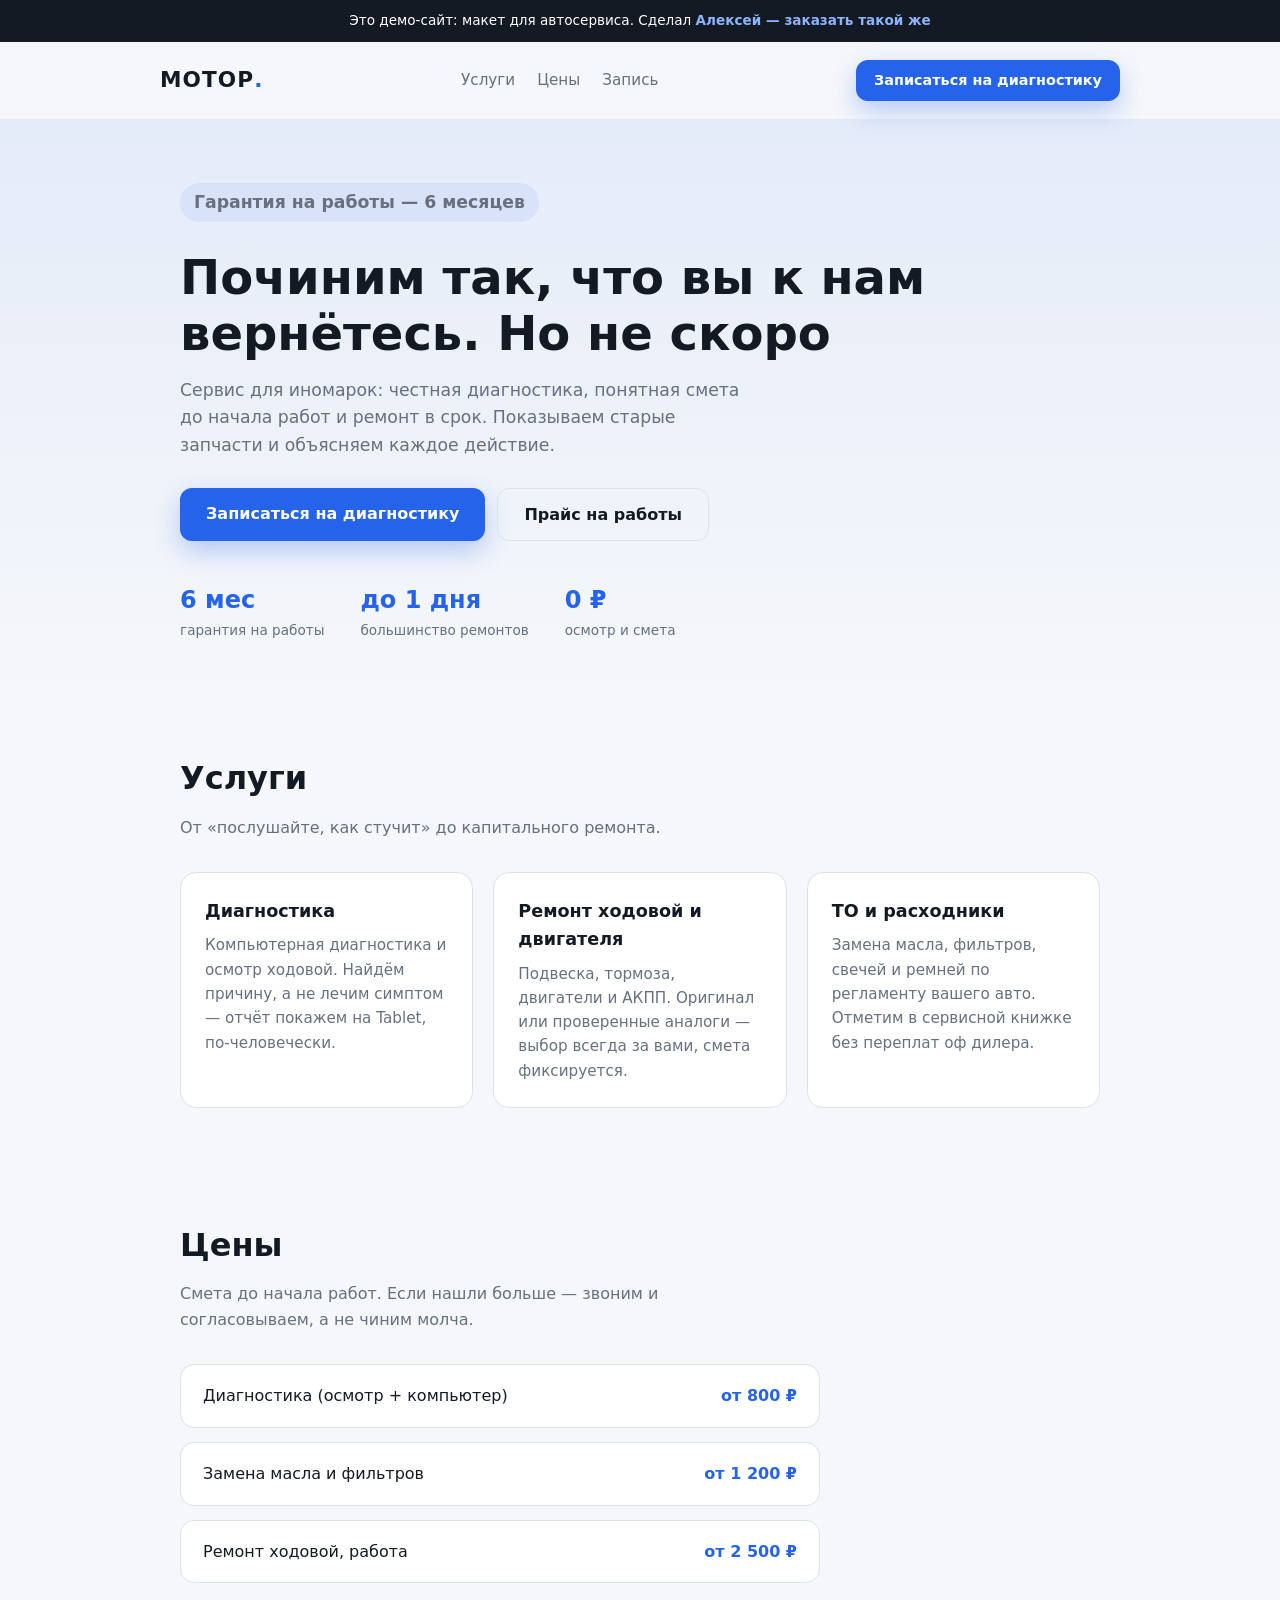
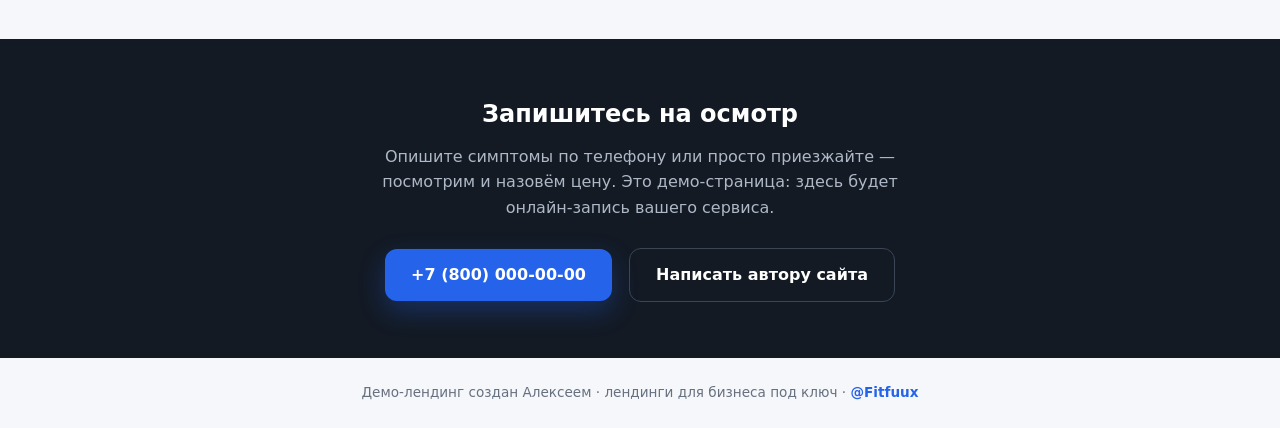
==== autoservice.html @ 0032fa26 "Add files via upload" ====
<!DOCTYPE html>
<html lang="ru">
<head>
<meta charset="UTF-8">
<meta name="viewport" content="width=device-width, initial-scale=1.0">
<title>Автосервис «Мотор» — демо-лендинг</title>
<meta name="description" content="Демо-лендинг автосервиса: диагностика, ремонт ходовой и двигателя, ТО с гарантией. Сайт сделан Алексеем.">
<style>
:root{--acc:#2563eb;--acc-soft:rgba(37,99,235,.08);--bg:#f5f7fa;--card:#fff;--text:#131a24;--muted:#66707f;--border:#dbe2ec}
*{margin:0;padding:0;box-sizing:border-box}
html{scroll-behavior:smooth}
body{font-family:system-ui,-apple-system,"Segoe UI",Roboto,Arial,sans-serif;background:var(--bg);color:var(--text);line-height:1.6}
.wrap{max-width:960px;margin:0 auto;padding:0 20px}
.ribbon{background:#131a24;color:#fff;text-align:center;padding:10px 16px;font-size:.85rem}
.ribbon a{color:#8fb3ff;font-weight:700;text-decoration:none}
.ribbon a:hover{text-decoration:underline}
.hd{display:flex;align-items:center;justify-content:space-between;padding:18px 0;gap:16px;flex-wrap:wrap}
.brand{font-size:1.35rem;font-weight:800;color:var(--text);text-decoration:none;text-transform:uppercase;letter-spacing:.05em}
.brand b{color:var(--acc)}
.hd-nav{display:flex;gap:22px}
.hd-nav a{color:var(--muted);text-decoration:none;font-size:.95rem}
.hd-nav a:hover{color:var(--text)}
.btn{display:inline-block;padding:13px 26px;border-radius:12px;font-weight:700;text-decoration:none;transition:transform .15s ease,box-shadow .15s ease}
.btn-acc{background:var(--acc);color:#fff;box-shadow:0 10px 26px rgba(37,99,235,.3)}
.btn-acc:hover{transform:translateY(-2px)}
.btn-line{border:1.5px solid var(--border);color:var(--text)}
.btn-line:hover{border-color:var(--acc)}
.btn-sm{padding:9px 18px;font-size:.9rem}
.hero{padding:64px 0 56px;background:linear-gradient(180deg,var(--acc-soft),transparent)}
.badge{display:inline-block;background:var(--acc-soft);color:var(--acc);font-weight:700;font-size:.85rem;padding:6px 14px;border-radius:999px;margin-bottom:18px}
.hero h1{font-size:clamp(2rem,5vw,3rem);line-height:1.15;margin-bottom:16px}
.hero p{color:var(--muted);max-width:560px;font-size:1.08rem;margin-bottom:28px}
.hero-actions{display:flex;gap:12px;flex-wrap:wrap}
.stats{display:flex;gap:36px;flex-wrap:wrap;margin-top:40px}
.stats b{font-size:1.5rem;color:var(--acc)}
.stats span{display:block;color:var(--muted);font-size:.85rem}
.sec{padding:56px 0}
.sec h2{font-size:clamp(1.5rem,3vw,2rem);margin-bottom:10px}
.sec-lead{color:var(--muted);margin-bottom:32px;max-width:560px}
.grid3{display:grid;grid-template-columns:repeat(3,1fr);gap:20px}
.tcard{background:var(--card);border:1px solid var(--border);border-radius:16px;padding:24px}
.tcard h3{margin-bottom:8px;font-size:1.1rem}
.tcard p{color:var(--muted);font-size:.95rem}
.prices{display:grid;gap:14px;max-width:640px}
.price-row{display:flex;justify-content:space-between;gap:16px;background:var(--card);border:1px solid var(--border);border-radius:14px;padding:18px 22px}
.price-row b{color:var(--acc);white-space:nowrap}
.contact{background:#131a24;color:#fff;padding:56px 0;text-align:center}
.contact h2{margin-bottom:10px}
.contact p{color:#aeb8c6;max-width:520px;margin:0 auto 24px}
.contact .btn{margin:4px 6px 0}
.contact .btn-line{color:#fff;border-color:#3a4656}
.ftr{text-align:center;color:var(--muted);font-size:.85rem;padding:24px 0}
.ftr a{color:var(--acc);font-weight:600;text-decoration:none}
@media(max-width:760px){.hd-nav{display:none}.grid3{grid-template-columns:1fr}.stats{gap:22px}}
</style>
</head>
<body>
<div class="ribbon">Это демо-сайт: макет для автосервиса. Сделал <a href="https://lecalecaleca228-cmyk.github.io/landing/#contact">Алексей — заказать такой же</a></div>
<header class="wrap hd">
<a class="brand" href="#">Мотор<b>.</b></a>
<nav class="hd-nav"><a href="#services">Услуги</a><a href="#prices">Цены</a><a href="#contact">Запись</a></nav>
<a class="btn btn-acc btn-sm" href="#contact">Записаться на диагностику</a>
</header>
<main>
<section class="hero"><div class="wrap">
<p class="badge">Гарантия на работы — 6 месяцев</p>
<h1>Починим так, что вы к нам вернётесь. Но не скоро</h1>
<p>Сервис для иномарок: честная диагностика, понятная смета до начала работ и ремонт в срок. Показываем старые запчасти и объясняем каждое действие.</p>
<div class="hero-actions"><a class="btn btn-acc" href="#contact">Записаться на диагностику</a><a class="btn btn-line" href="#prices">Прайс на работы</a></div>
<div class="stats"><div><b>6 мес</b><span>гарантия на работы</span></div><div><b>до 1 дня</b><span>большинство ремонтов</span></div><div><b>0 ₽</b><span>осмотр и смета</span></div></div>
</div></section>
<section class="sec" id="services"><div class="wrap">
<h2>Услуги</h2>
<p class="sec-lead">От «послушайте, как стучит» до капитального ремонта.</p>
<div class="grid3">
<div class="tcard"><h3>Диагностика</h3><p>Компьютерная диагностика и осмотр ходовой. Найдём причину, а не лечим симптом — отчёт покажем на Tablet, по-человечески.</p></div>
<div class="tcard"><h3>Ремонт ходовой и двигателя</h3><p>Подвеска, тормоза, двигатели и АКПП. Оригинал или проверенные аналоги — выбор всегда за вами, смета фиксируется.</p></div>
<div class="tcard"><h3>ТО и расходники</h3><p>Замена масла, фильтров, свечей и ремней по регламенту вашего авто. Отметим в сервисной книжке без переплат оф дилера.</p></div>
</div>
</div></section>
<section class="sec" id="prices"><div class="wrap">
<h2>Цены</h2>
<p class="sec-lead">Смета до начала работ. Если нашли больше — звоним и согласовываем, а не чиним молча.</p>
<div class="prices">
<div class="price-row"><span>Диагностика (осмотр + компьютер)</span><b>от 800 ₽</b></div>
<div class="price-row"><span>Замена масла и фильтров</span><b>от 1 200 ₽</b></div>
<div class="price-row"><span>Ремонт ходовой, работа</span><b>от 2 500 ₽</b></div>
</div>
</div></section>
<section class="contact" id="contact"><div class="wrap">
<h2>Запишитесь на осмотр</h2>
<p>Опишите симптомы по телефону или просто приезжайте — посмотрим и назовём цену. Это демо-страница: здесь будет онлайн-запись вашего сервиса.</p>
<a class="btn btn-acc" href="tel:+78000000000">+7 (800) 000-00-00</a>
<a class="btn btn-line" href="https://t.me/Fitfuux">Написать автору сайта</a>
</div></section>
</main>
<footer class="ftr wrap">Демо-лендинг создан Алексеем · лендинги для бизнеса под ключ · <a href="https://t.me/Fitfuux">@Fitfuux</a></footer>
</body>
</html>
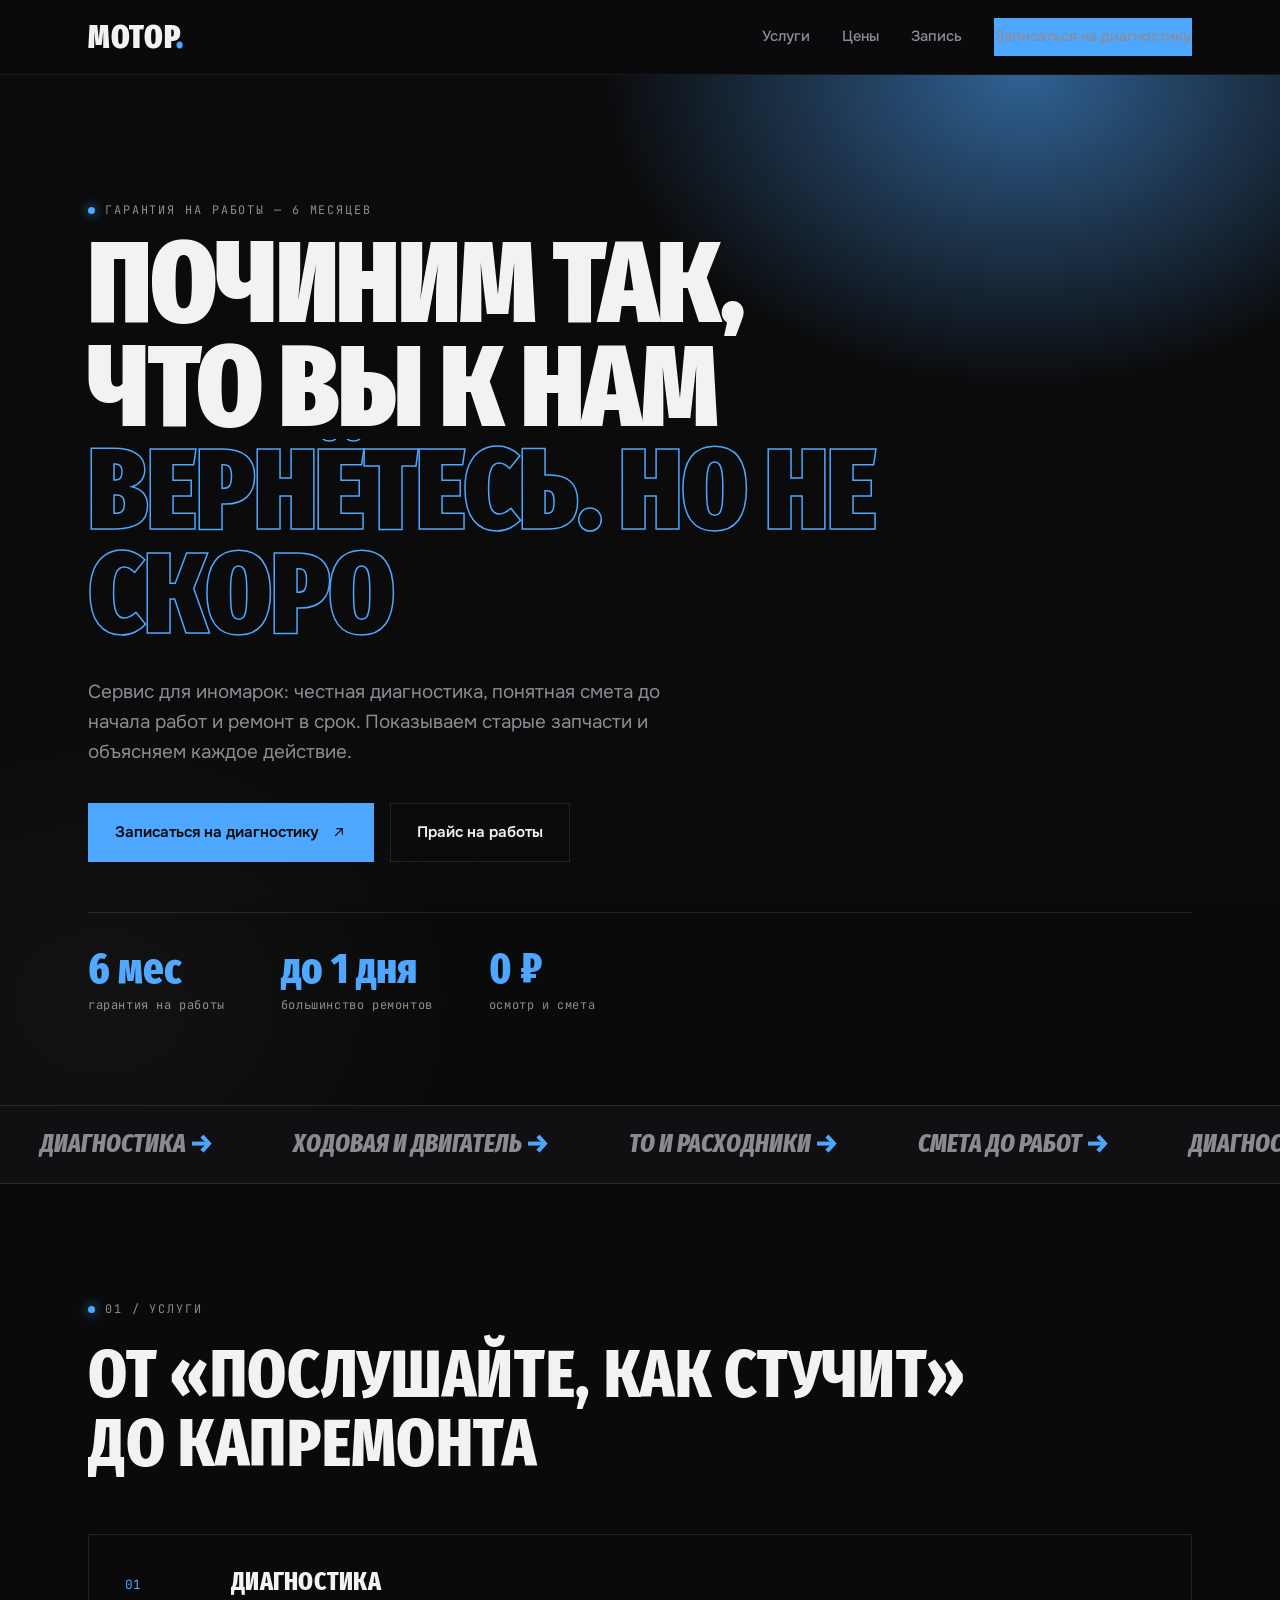
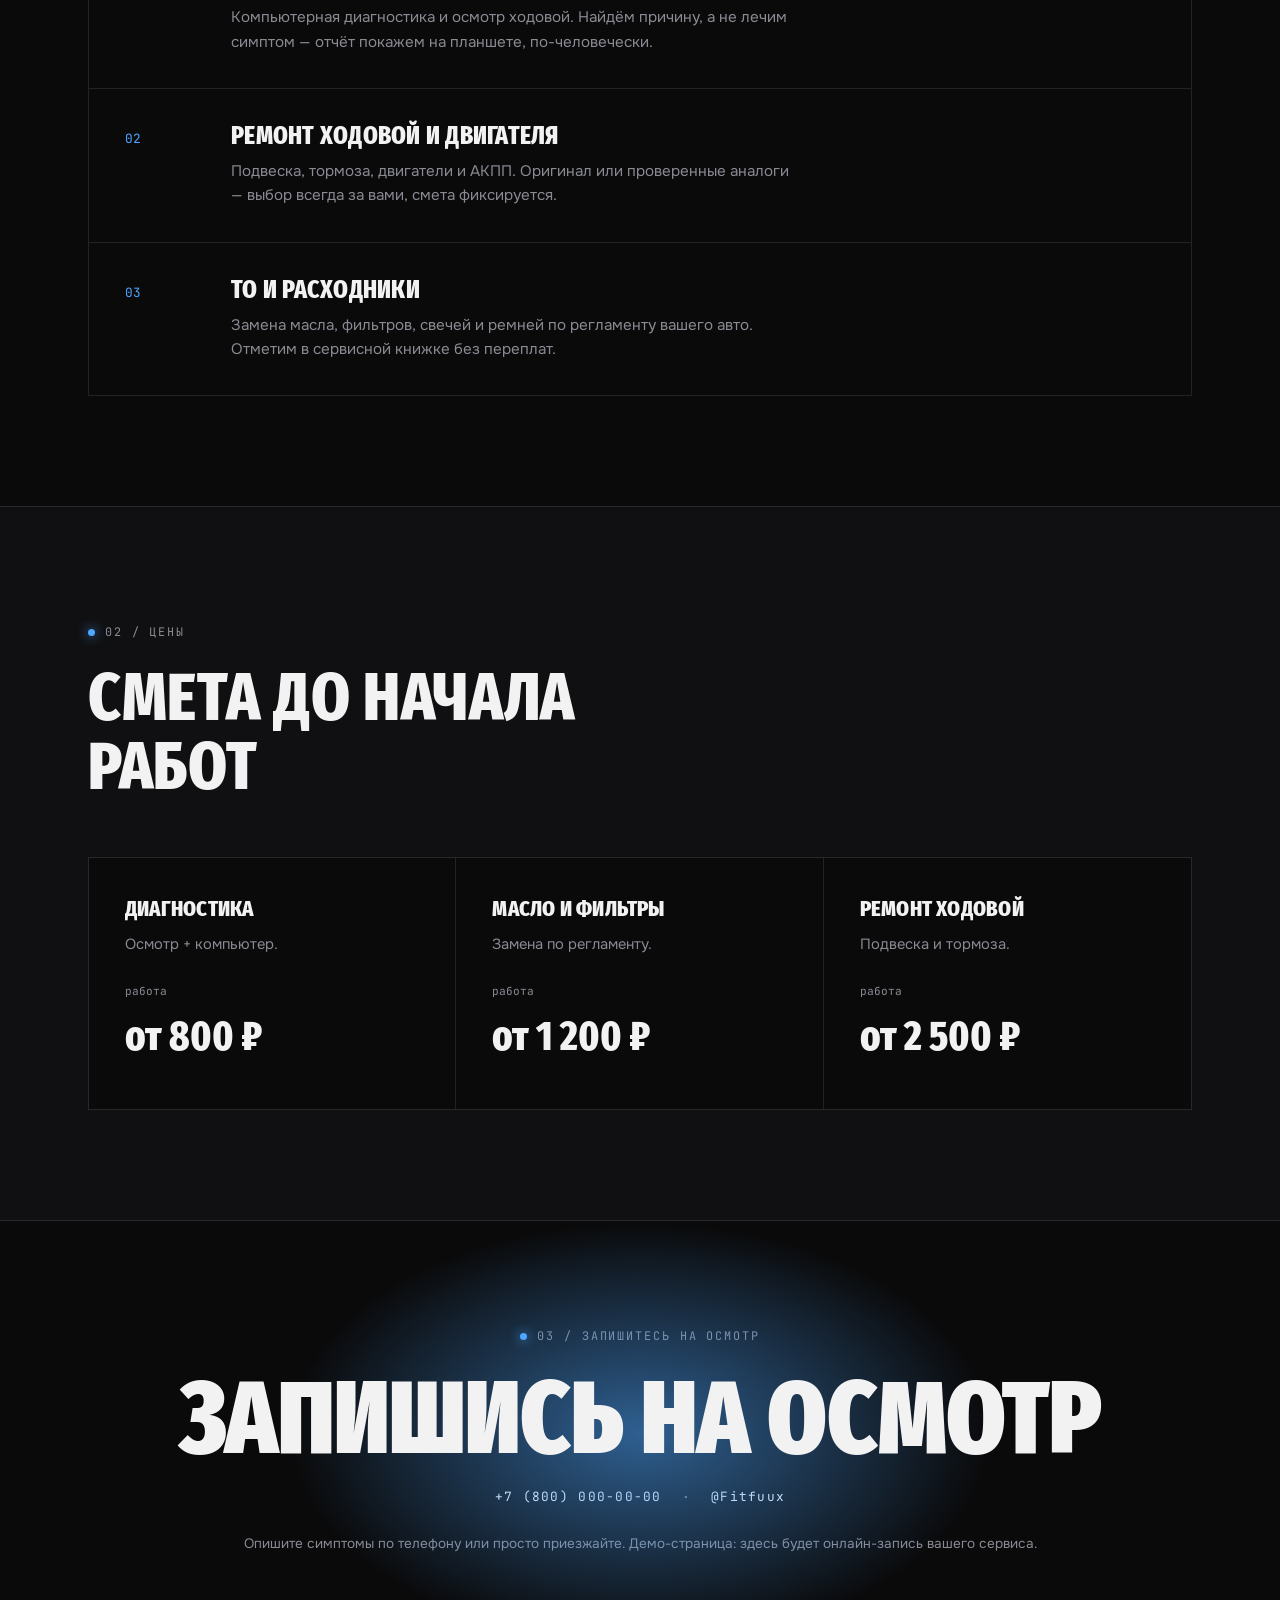
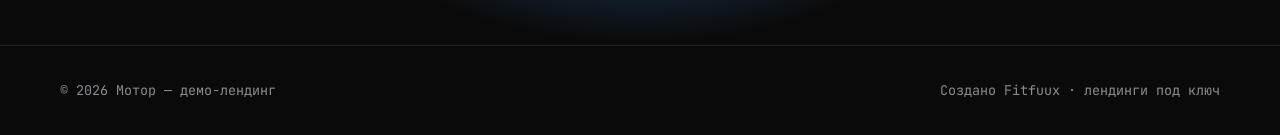
==== commit 07deb086: "Add files via upload" ====
--- a/autoservice.html
+++ b/autoservice.html
@@ -1,99 +1,130 @@
 <!DOCTYPE html>
 <html lang="ru">
 <head>
-<meta charset="UTF-8">
-<meta name="viewport" content="width=device-width, initial-scale=1.0">
-<title>Автосервис «Мотор» — демо-лендинг</title>
-<meta name="description" content="Демо-лендинг автосервиса: диагностика, ремонт ходовой и двигателя, ТО с гарантией. Сайт сделан Алексеем.">
-<style>
-:root{--acc:#2563eb;--acc-soft:rgba(37,99,235,.08);--bg:#f5f7fa;--card:#fff;--text:#131a24;--muted:#66707f;--border:#dbe2ec}
-*{margin:0;padding:0;box-sizing:border-box}
-html{scroll-behavior:smooth}
-body{font-family:system-ui,-apple-system,"Segoe UI",Roboto,Arial,sans-serif;background:var(--bg);color:var(--text);line-height:1.6}
-.wrap{max-width:960px;margin:0 auto;padding:0 20px}
-.ribbon{background:#131a24;color:#fff;text-align:center;padding:10px 16px;font-size:.85rem}
-.ribbon a{color:#8fb3ff;font-weight:700;text-decoration:none}
-.ribbon a:hover{text-decoration:underline}
-.hd{display:flex;align-items:center;justify-content:space-between;padding:18px 0;gap:16px;flex-wrap:wrap}
-.brand{font-size:1.35rem;font-weight:800;color:var(--text);text-decoration:none;text-transform:uppercase;letter-spacing:.05em}
-.brand b{color:var(--acc)}
-.hd-nav{display:flex;gap:22px}
-.hd-nav a{color:var(--muted);text-decoration:none;font-size:.95rem}
-.hd-nav a:hover{color:var(--text)}
-.btn{display:inline-block;padding:13px 26px;border-radius:12px;font-weight:700;text-decoration:none;transition:transform .15s ease,box-shadow .15s ease}
-.btn-acc{background:var(--acc);color:#fff;box-shadow:0 10px 26px rgba(37,99,235,.3)}
-.btn-acc:hover{transform:translateY(-2px)}
-.btn-line{border:1.5px solid var(--border);color:var(--text)}
-.btn-line:hover{border-color:var(--acc)}
-.btn-sm{padding:9px 18px;font-size:.9rem}
-.hero{padding:64px 0 56px;background:linear-gradient(180deg,var(--acc-soft),transparent)}
-.badge{display:inline-block;background:var(--acc-soft);color:var(--acc);font-weight:700;font-size:.85rem;padding:6px 14px;border-radius:999px;margin-bottom:18px}
-.hero h1{font-size:clamp(2rem,5vw,3rem);line-height:1.15;margin-bottom:16px}
-.hero p{color:var(--muted);max-width:560px;font-size:1.08rem;margin-bottom:28px}
-.hero-actions{display:flex;gap:12px;flex-wrap:wrap}
-.stats{display:flex;gap:36px;flex-wrap:wrap;margin-top:40px}
-.stats b{font-size:1.5rem;color:var(--acc)}
-.stats span{display:block;color:var(--muted);font-size:.85rem}
-.sec{padding:56px 0}
-.sec h2{font-size:clamp(1.5rem,3vw,2rem);margin-bottom:10px}
-.sec-lead{color:var(--muted);margin-bottom:32px;max-width:560px}
-.grid3{display:grid;grid-template-columns:repeat(3,1fr);gap:20px}
-.tcard{background:var(--card);border:1px solid var(--border);border-radius:16px;padding:24px}
-.tcard h3{margin-bottom:8px;font-size:1.1rem}
-.tcard p{color:var(--muted);font-size:.95rem}
-.prices{display:grid;gap:14px;max-width:640px}
-.price-row{display:flex;justify-content:space-between;gap:16px;background:var(--card);border:1px solid var(--border);border-radius:14px;padding:18px 22px}
-.price-row b{color:var(--acc);white-space:nowrap}
-.contact{background:#131a24;color:#fff;padding:56px 0;text-align:center}
-.contact h2{margin-bottom:10px}
-.contact p{color:#aeb8c6;max-width:520px;margin:0 auto 24px}
-.contact .btn{margin:4px 6px 0}
-.contact .btn-line{color:#fff;border-color:#3a4656}
-.ftr{text-align:center;color:var(--muted);font-size:.85rem;padding:24px 0}
-.ftr a{color:var(--acc);font-weight:600;text-decoration:none}
-@media(max-width:760px){.hd-nav{display:none}.grid3{grid-template-columns:1fr}.stats{gap:22px}}
-</style>
+  <meta charset="UTF-8">
+  <meta name="viewport" content="width=device-width, initial-scale=1.0">
+  <title>Автосервис «Мотор» — демо-лендинг</title>
+  <meta name="description" content="Честная диагностика и ремонт в срок. Демо-лендинг для автосервиса от Fitfuux.">
+  <meta name="theme-color" content="#0a0a0b">
+  <link rel="preconnect" href="https://fonts.googleapis.com">
+  <link rel="preconnect" href="https://fonts.gstatic.com" crossorigin>
+  <link rel="stylesheet" href="https://fonts.googleapis.com/css2?family=Fira+Sans+Extra+Condensed:ital,wght@0,500;0,600;0,700;0,800;0,900;1,700;1,800&family=JetBrains+Mono:wght@400;500;700&family=Onest:wght@400;500;600&display=swap">
+  <style>
+    :root{--bg:#0a0a0b;--bg-2:#101012;--line:rgba(255,255,255,.1);--line-soft:rgba(255,255,255,.06);--text:#f2f2f3;--muted:#8a8a93;--acid:#4da6ff;--acid-dim:rgba(77,166,255,.55);--cond:"Fira Sans Extra Condensed","Arial Narrow",sans-serif;--mono:"JetBrains Mono",monospace;--body:"Onest",system-ui,sans-serif;--container:1160px;--ease:cubic-bezier(.22,1,.36,1)}
+    *{margin:0;padding:0;box-sizing:border-box}html{scroll-behavior:smooth;overflow-x:hidden}body{background:var(--bg);color:var(--text);font-family:var(--body);font-size:17px;line-height:1.6;overflow-x:hidden;-webkit-font-smoothing:antialiased}
+    .grain{position:fixed;inset:0;z-index:60;pointer-events:none;opacity:.06;mix-blend-mode:overlay;background-image:url("data:image/svg+xml,%3Csvg xmlns='http://www.w3.org/2000/svg' width='200' height='200'%3E%3Cfilter id='n'%3E%3CfeTurbulence type='fractalNoise' baseFrequency='.9' numOctaves='2'/%3E%3C/filter%3E%3Crect width='100%25' height='100%25' filter='url(%23n)'/%3E%3C/svg%3E");background-size:200px 200px}
+    .container{max-width:var(--container);margin:0 auto;padding:0 28px}::selection{background:var(--acid);color:#0a0a0b}
+    h1,h2,h3{font-family:var(--cond);font-weight:800;line-height:1.02;text-transform:uppercase;letter-spacing:.01em}
+    .eyebrow{font-family:var(--mono);font-size:.74rem;letter-spacing:.16em;text-transform:uppercase;color:var(--muted);display:inline-flex;align-items:center;gap:10px;margin-bottom:22px}.eyebrow .dot{width:7px;height:7px;border-radius:50%;background:var(--acid);box-shadow:0 0 12px var(--acid);animation:pulse 2s infinite}@keyframes pulse{0%,100%{opacity:1}50%{opacity:.35}}
+    .h-xl{font-size:clamp(2.4rem,6vw,4.2rem);margin-bottom:20px}.section{padding:110px 0;position:relative}.section__head{margin-bottom:56px}
+    .btn{display:inline-flex;align-items:center;gap:12px;padding:16px 26px;font-family:var(--body);font-weight:600;font-size:.95rem;text-decoration:none;border:1px solid transparent;cursor:pointer;transition:transform .2s var(--ease),background .2s ease,color .2s ease,border-color .2s ease;position:relative;overflow:hidden}.btn .ico{width:16px;height:16px;flex-shrink:0;transition:transform .25s var(--ease)}.btn:hover .ico{transform:translateX(4px)}
+    .btn--acid{background:var(--acid);color:#0a0a0b}.btn--acid:hover{transform:translateY(-2px);box-shadow:0 16px 40px var(--acid-dim)}.btn--ghost{border-color:var(--line);color:var(--text);background:transparent}.btn--ghost:hover{border-color:var(--acid);color:var(--acid);transform:translateY(-2px)}.btn--sm{padding:12px 20px;font-size:.88rem}.btn::before{content:"";position:absolute;top:0;left:-100%;width:60%;height:100%;background:linear-gradient(100deg,transparent,rgba(255,255,255,.35),transparent);transform:skewX(-20deg);animation:sheen 4.5s infinite}@keyframes sheen{0%,60%{left:-100%}100%{left:200%}}
+    .site-header{position:sticky;top:0;z-index:50;background:rgba(10,10,11,.82);backdrop-filter:blur(16px);border-bottom:1px solid var(--line-soft)}.hdr-inner{display:flex;align-items:center;justify-content:space-between;min-height:74px;gap:24px}
+    .logo{display:inline-flex;align-items:center;gap:12px;text-decoration:none;color:var(--text);line-height:1}.logo .fit{font-family:var(--cond);font-weight:900;text-transform:uppercase;font-size:2rem;letter-spacing:.02em;color:var(--text);transition:letter-spacing .3s var(--ease)}.logo .fit .x{color:var(--acid)}.logo:hover .fit{letter-spacing:.06em}
+    .site-nav{display:flex;align-items:center;gap:32px}.site-nav>a{color:var(--muted);text-decoration:none;font-size:.92rem;font-weight:500;position:relative;padding:6px 0;transition:color .2s ease}.site-nav>a:hover{color:var(--text)}.site-nav>a::after{content:"";position:absolute;left:0;bottom:0;width:0;height:2px;background:var(--acid);transition:width .3s var(--ease)}.site-nav>a:hover::after{width:100%}.site-nav>a.btn::after{display:none}
+    .burger{display:none;flex-direction:column;gap:6px;background:none;border:1px solid var(--line);padding:13px 12px;cursor:pointer;border-radius:4px}.burger i{width:22px;height:2px;background:var(--text);transition:transform .25s var(--ease),opacity .2s ease}.burger.is-open i:nth-child(1){transform:translateY(8px) rotate(45deg)}.burger.is-open i:nth-child(2){transform:translateY(0) rotate(-45deg)}
+    .hero{position:relative;padding:120px 0 90px;overflow:hidden}.hero::before{content:"";position:absolute;inset:0;pointer-events:none;background:radial-gradient(700px 520px at 80% 0%,var(--acid-dim),transparent 60%),radial-gradient(600px 500px at 8% 90%,rgba(255,255,255,.035),transparent 60%)}
+    .hero-type{font-family:var(--cond);font-weight:900;line-height:.9;text-transform:uppercase;font-size:clamp(2.6rem,9vw,7.4rem);letter-spacing:-.01em;margin:-10px 0 6px}.hero-type .t-line{display:block;overflow:hidden}.hero-type .t-line>span{display:inline-block;animation:rise 1s var(--ease) both}.hero-type .t-line--2{color:transparent;-webkit-text-stroke:1.5px var(--acid);margin-bottom:30px}@keyframes rise{from{transform:translateY(110%);opacity:0}to{transform:none;opacity:1}}
+    .hero-sr{position:absolute;width:1px;height:1px;overflow:hidden;clip:rect(0 0 0 0);clip-path:inset(50%);white-space:nowrap}
+    .hero-lead{color:var(--muted);font-size:clamp(1rem,1.7vw,1.18rem);max-width:600px;margin-bottom:36px}.hero-actions{display:flex;flex-wrap:wrap;gap:16px;margin-bottom:50px}
+    .hero-stats{display:flex;flex-wrap:wrap;gap:56px;border-top:1px solid var(--line);padding-top:34px}.hero-stat dt{font-family:var(--cond);font-size:clamp(2rem,3.4vw,2.8rem);font-weight:800;color:var(--acid);line-height:1}.hero-stat dd{font-family:var(--mono);font-size:.75rem;color:var(--muted);margin-top:6px;letter-spacing:.05em}
+    .ticker{border-top:1px solid var(--line);border-bottom:1px solid var(--line);background:var(--bg-2);overflow:hidden}.ticker__track{display:flex;width:max-content;white-space:nowrap;animation:tick 24s linear infinite;padding:18px 0}.ticker:hover .ticker__track{animation-play-state:paused}.ticker__track span{font-family:var(--cond);font-style:italic;font-weight:800;text-transform:uppercase;font-size:1.6rem;color:var(--muted);margin:0 40px}.ticker__track b{color:var(--acid);font-weight:900}@keyframes tick{to{transform:translateX(-50%)}}
+    .cards{list-style:none;border:1px solid var(--line)}.card{display:grid;grid-template-columns:80px 1fr;gap:26px;padding:34px 36px;border-bottom:1px solid var(--line);align-items:start;transition:padding-left .3s var(--ease),background .3s ease}.card:last-child{border-bottom:none}.card:hover{padding-left:48px;background:var(--bg-2)}.card .n{font-family:var(--mono);font-size:.8rem;color:var(--acid);padding-top:6px}.card h3{font-size:1.6rem;margin-bottom:10px}.card p{color:var(--muted);font-size:.95rem;max-width:560px}
+    .price-grid{display:grid;grid-template-columns:repeat(3,1fr);gap:0;border:1px solid var(--line)}.price-card{padding:40px 36px;border-right:1px solid var(--line);background:var(--bg);position:relative;transition:background .3s ease}.price-card:last-child{border-right:none}.price-card:hover{background:var(--bg-2)}.price-card h3{font-size:1.4rem;margin-bottom:12px}.price-card p{color:var(--muted);font-size:.92rem;margin-bottom:26px}.price-card .val{font-family:var(--cond);font-size:2.6rem;font-weight:800}.price-card .val small{font-family:var(--mono);font-size:.7rem;color:var(--muted);font-weight:400;display:block;margin-bottom:2px}.price-card::after{content:"";position:absolute;top:0;left:0;right:0;height:3px;background:var(--acid);transform:scaleX(0);transform-origin:left;transition:transform .4s var(--ease)}.price-card:hover::after{transform:scaleX(1)}
+    .cta{text-align:center;padding:100px 0 90px;position:relative;overflow:hidden}.cta::before{content:"";position:absolute;inset:0;background:radial-gradient(500px 300px at 50% 50%,var(--acid-dim),transparent 70%)}.cta .big{display:inline-block;font-family:var(--cond);font-weight:900;text-transform:uppercase;font-size:clamp(2.6rem,8vw,6.5rem);color:var(--text);text-decoration:none;line-height:1;transition:color .3s ease;position:relative}.cta .big:hover{color:var(--acid)}.cta .big span{display:block}.cta .big-sub{font-family:var(--mono);font-size:.8rem;letter-spacing:.1em;color:var(--muted);margin-top:16px;display:flex;align-items:center;gap:20px;justify-content:center;flex-wrap:wrap}.cta .big-sub a{color:var(--text);text-decoration:none}.cta .big-sub a:hover{color:var(--acid)}
+    .site-footer{border-top:1px solid var(--line)}.footer-inner{display:flex;align-items:center;justify-content:space-between;flex-wrap:wrap;gap:14px;color:var(--muted);font-size:.84rem;font-family:var(--mono);padding:34px 0}.footer-inner a{color:var(--muted);text-decoration:none}.footer-inner a:hover{color:var(--acid)}
+    .reveal{opacity:0;transform:translateY(44px);transition:opacity .8s var(--ease),transform .8s var(--ease)}.reveal.in{opacity:1;transform:none}[data-delay="1"]{transition-delay:.1s}[data-delay="2"]{transition-delay:.2s}[data-delay="3"]{transition-delay:.3s}
+    @media(max-width:960px){.burger{display:flex}.site-nav{position:absolute;top:74px;left:0;right:0;flex-direction:column;align-items:stretch;gap:0;background:var(--bg-2);border-bottom:1px solid var(--line);padding:16px 28px 24px;transform:translateY(-10px);opacity:0;pointer-events:none;transition:opacity .3s ease,transform .3s var(--ease)}.site-nav.is-open{opacity:1;pointer-events:auto;transform:none}.site-nav>a{padding:14px 0;border-bottom:1px solid var(--line-soft);font-size:1rem}.site-nav>a.btn{margin-top:18px;text-align:center;border-bottom:none;justify-content:center}.hero{padding:70px 0 70px}.hero-stats{gap:28px}.card{grid-template-columns:1fr;gap:10px;padding:28px}.price-grid{grid-template-columns:1fr}.price-card{border-right:none;border-bottom:1px solid var(--line)}.price-card:last-child{border-bottom:none}.section{padding:80px 0}}
+    @media(prefers-reduced-motion:reduce){html{scroll-behavior:auto}*,*::before,*::after{animation:none!important;transition-duration:.01ms!important}.reveal{opacity:1;transform:none}}
+  </style>
 </head>
 <body>
-<div class="ribbon">Это демо-сайт: макет для автосервиса. Сделал <a href="https://lecalecaleca228-cmyk.github.io/landing/#contact">Алексей — заказать такой же</a></div>
-<header class="wrap hd">
-<a class="brand" href="#">Мотор<b>.</b></a>
-<nav class="hd-nav"><a href="#services">Услуги</a><a href="#prices">Цены</a><a href="#contact">Запись</a></nav>
-<a class="btn btn-acc btn-sm" href="#contact">Записаться на диагностику</a>
+<div class="grain" aria-hidden="true"></div>
+<header class="site-header">
+  <div class="container hdr-inner">
+    <a class="logo" href="#top"><span class="fit">Мотор<span class="x">.</span></span></a>
+    <button class="burger" type="button" aria-label="Открыть меню" aria-expanded="false"><i></i><i></i></button>
+    <nav class="site-nav">
+      <a href="#services">Услуги</a><a href="#prices">Цены</a><a href="#contact">Запись</a>
+      <a class="btn btn--acid btn--sm" href="#contact">Записаться на диагностику</a>
+    </nav>
+  </div>
 </header>
-<main>
-<section class="hero"><div class="wrap">
-<p class="badge">Гарантия на работы — 6 месяцев</p>
-<h1>Починим так, что вы к нам вернётесь. Но не скоро</h1>
-<p>Сервис для иномарок: честная диагностика, понятная смета до начала работ и ремонт в срок. Показываем старые запчасти и объясняем каждое действие.</p>
-<div class="hero-actions"><a class="btn btn-acc" href="#contact">Записаться на диагностику</a><a class="btn btn-line" href="#prices">Прайс на работы</a></div>
-<div class="stats"><div><b>6 мес</b><span>гарантия на работы</span></div><div><b>до 1 дня</b><span>большинство ремонтов</span></div><div><b>0 ₽</b><span>осмотр и смета</span></div></div>
-</div></section>
-<section class="sec" id="services"><div class="wrap">
-<h2>Услуги</h2>
-<p class="sec-lead">От «послушайте, как стучит» до капитального ремонта.</p>
-<div class="grid3">
-<div class="tcard"><h3>Диагностика</h3><p>Компьютерная диагностика и осмотр ходовой. Найдём причину, а не лечим симптом — отчёт покажем на Tablet, по-человечески.</p></div>
-<div class="tcard"><h3>Ремонт ходовой и двигателя</h3><p>Подвеска, тормоза, двигатели и АКПП. Оригинал или проверенные аналоги — выбор всегда за вами, смета фиксируется.</p></div>
-<div class="tcard"><h3>ТО и расходники</h3><p>Замена масла, фильтров, свечей и ремней по регламенту вашего авто. Отметим в сервисной книжке без переплат оф дилера.</p></div>
-</div>
-</div></section>
-<section class="sec" id="prices"><div class="wrap">
-<h2>Цены</h2>
-<p class="sec-lead">Смета до начала работ. Если нашли больше — звоним и согласовываем, а не чиним молча.</p>
-<div class="prices">
-<div class="price-row"><span>Диагностика (осмотр + компьютер)</span><b>от 800 ₽</b></div>
-<div class="price-row"><span>Замена масла и фильтров</span><b>от 1 200 ₽</b></div>
-<div class="price-row"><span>Ремонт ходовой, работа</span><b>от 2 500 ₽</b></div>
-</div>
-</div></section>
-<section class="contact" id="contact"><div class="wrap">
-<h2>Запишитесь на осмотр</h2>
-<p>Опишите симптомы по телефону или просто приезжайте — посмотрим и назовём цену. Это демо-страница: здесь будет онлайн-запись вашего сервиса.</p>
-<a class="btn btn-acc" href="tel:+78000000000">+7 (800) 000-00-00</a>
-<a class="btn btn-line" href="https://t.me/Fitfuux">Написать автору сайта</a>
-</div></section>
+<main id="top">
+  <section class="hero">
+    <div class="container">
+      <p class="eyebrow"><span class="dot"></span>Гарантия на работы — 6 месяцев</p>
+      <div class="hero-type">
+        <span class="t-line"><span style="animation-delay:.05s">Починим так,</span></span>
+        <span class="t-line"><span style="animation-delay:.15s">что вы к нам</span></span>
+        <span class="t-line t-line--2"><span style="animation-delay:.25s">вернётесь. Но не скоро</span></span>
+      </div>
+      <h1 class="hero-sr">Автосервис «Мотор» — честная диагностика и ремонт</h1>
+      <p class="hero-lead">Сервис для иномарок: честная диагностика, понятная смета до начала работ и ремонт в срок. Показываем старые запчасти и объясняем каждое действие.</p>
+      <div class="hero-actions">
+        <a class="btn btn--acid" href="#contact">Записаться на диагностику <svg class="ico" viewBox="0 0 24 24" aria-hidden="true"><path d="M7 17 17 7M9 7h8v8" fill="none" stroke="currentColor" stroke-width="1.8" stroke-linecap="square"/></svg></a>
+        <a class="btn btn--ghost" href="#prices">Прайс на работы</a>
+      </div>
+      <dl class="hero-stats">
+        <div class="hero-stat"><dt>6 мес</dt><dd>гарантия на работы</dd></div>
+        <div class="hero-stat"><dt>до 1 дня</dt><dd>большинство ремонтов</dd></div>
+        <div class="hero-stat"><dt>0 ₽</dt><dd>осмотр и смета</dd></div>
+      </dl>
+    </div>
+  </section>
+  <div class="ticker" aria-hidden="true">
+    <div class="ticker__track">
+      <span>Диагностика<b> →</b></span><span>Ходовая и двигатель<b> →</b></span><span>ТО и расходники<b> →</b></span><span>Смета до работ<b> →</b></span>
+      <span>Диагностика<b> →</b></span><span>Ходовая и двигатель<b> →</b></span><span>ТО и расходники<b> →</b></span><span>Смета до работ<b> →</b></span>
+    </div>
+  </div>
+  <section class="section" id="services">
+    <div class="container">
+      <div class="section__head">
+        <p class="eyebrow reveal"><span class="dot"></span>01 / Услуги</p>
+        <h2 class="h-xl reveal" data-delay="1">От «послушайте, как стучит»<br>до капремонта</h2>
+      </div>
+      <ol class="cards">
+        <li class="card reveal"><span class="n">01</span><div><h3>Диагностика</h3><p>Компьютерная диагностика и осмотр ходовой. Найдём причину, а не лечим симптом — отчёт покажем на планшете, по-человечески.</p></div></li>
+        <li class="card reveal" data-delay="1"><span class="n">02</span><div><h3>Ремонт ходовой и двигателя</h3><p>Подвеска, тормоза, двигатели и АКПП. Оригинал или проверенные аналоги — выбор всегда за вами, смета фиксируется.</p></div></li>
+        <li class="card reveal" data-delay="2"><span class="n">03</span><div><h3>ТО и расходники</h3><p>Замена масла, фильтров, свечей и ремней по регламенту вашего авто. Отметим в сервисной книжке без переплат.</p></div></li>
+      </ol>
+    </div>
+  </section>
+  <section class="section" id="prices" style="background:var(--bg-2);border-top:1px solid var(--line);border-bottom:1px solid var(--line)">
+    <div class="container">
+      <div class="section__head">
+        <p class="eyebrow reveal"><span class="dot"></span>02 / Цены</p>
+        <h2 class="h-xl reveal" data-delay="1">Смета до начала<br>работ</h2>
+      </div>
+      <div class="price-grid">
+        <div class="price-card reveal" data-delay="1"><h3>Диагностика</h3><p>Осмотр + компьютер.</p><div class="val"><small>работа</small>от 800 ₽</div></div>
+        <div class="price-card reveal" data-delay="2"><h3>Масло и фильтры</h3><p>Замена по регламенту.</p><div class="val"><small>работа</small>от 1 200 ₽</div></div>
+        <div class="price-card reveal" data-delay="3"><h3>Ремонт ходовой</h3><p>Подвеска и тормоза.</p><div class="val"><small>работа</small>от 2 500 ₽</div></div>
+      </div>
+    </div>
+  </section>
+  <section class="cta" id="contact">
+    <div class="container">
+      <p class="eyebrow"><span class="dot"></span>03 / Запишитесь на осмотр</p>
+      <a class="big" href="tel:+78000000000"><span>Запишись на осмотр</span></a>
+      <p class="big-sub">
+        <a href="tel:+78000000000">+7 (800) 000-00-00</a>
+        <span>·</span>
+        <a href="https://t.me/Fitfuux">@Fitfuux</a>
+      </p>
+      <p style="color:var(--muted);font-size:.85rem;margin-top:26px">Опишите симптомы по телефону или просто приезжайте. Демо-страница: здесь будет онлайн-запись вашего сервиса.</p>
+    </div>
+  </section>
 </main>
-<footer class="ftr wrap">Демо-лендинг создан Алексеем · лендинги для бизнеса под ключ · <a href="https://t.me/Fitfuux">@Fitfuux</a></footer>
+<footer class="site-footer">
+  <div class="container footer-inner">
+    <p>© <span class="year">2026</span> Мотор — демо-лендинг</p>
+    <p>Создано <a href="https://lecalecaleca228-cmyk.github.io/landing/#contact">Fitfuux</a> · лендинги под ключ</p>
+  </div>
+</footer>
+<script>
+(function(){var rm=window.matchMedia("(prefers-reduced-motion: reduce)").matches;var b=document.querySelector(".burger"),n=document.querySelector(".site-nav");b.addEventListener("click",function(){var o=n.classList.toggle("is-open");b.classList.toggle("is-open",o);b.setAttribute("aria-expanded",String(o))});n.querySelectorAll("a").forEach(function(l){l.addEventListener("click",function(){n.classList.remove("is-open");b.classList.remove("is-open");b.setAttribute("aria-expanded","false")})});var r=document.querySelectorAll(".reveal");function on(){r.forEach(function(e){e.classList.add("in")})}if("IntersectionObserver" in window&&!rm){var io=new IntersectionObserver(function(en){en.forEach(function(e){if(e.isIntersecting){e.target.classList.add("in");io.unobserve(e.target)}})},{threshold:.15});r.forEach(function(e){io.observe(e)})}else{on()}document.querySelector(".year").textContent=new Date().getFullYear()})();
+</script>
 </body>
-</html>
+</html>
